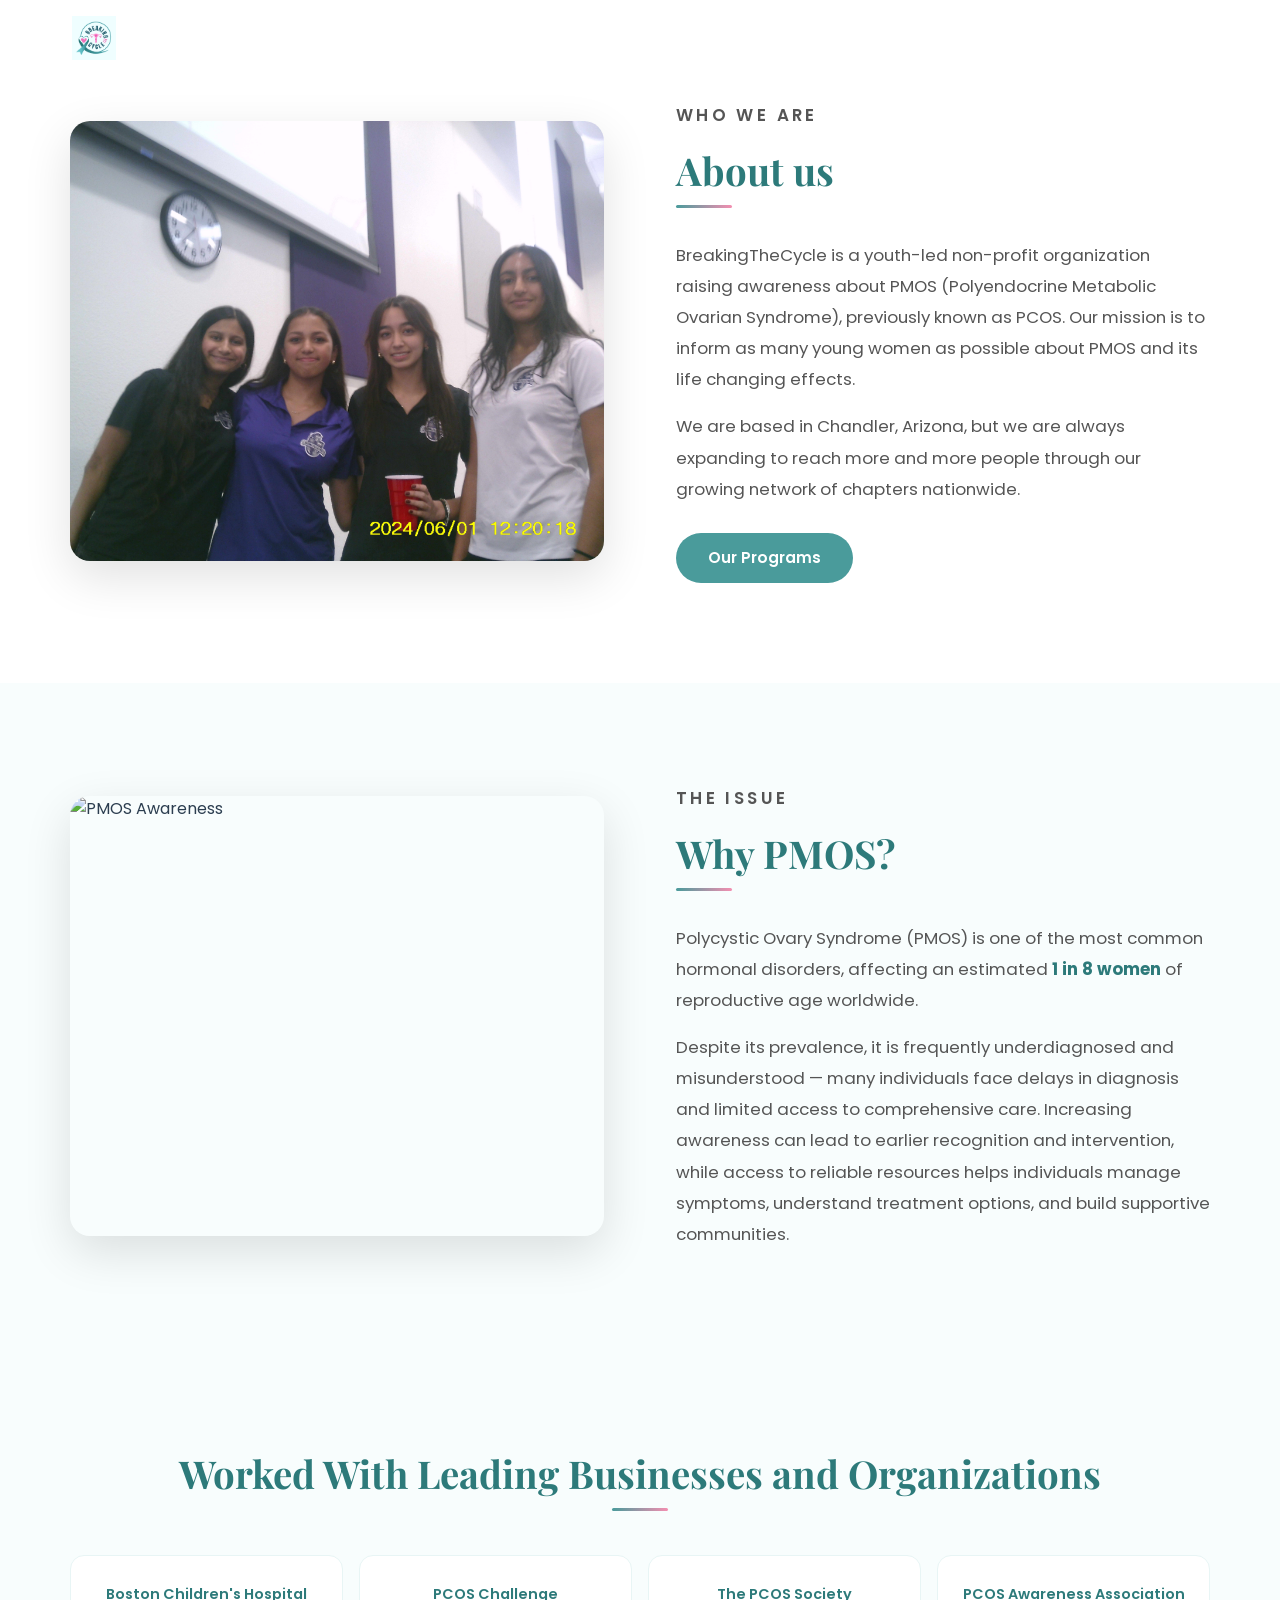
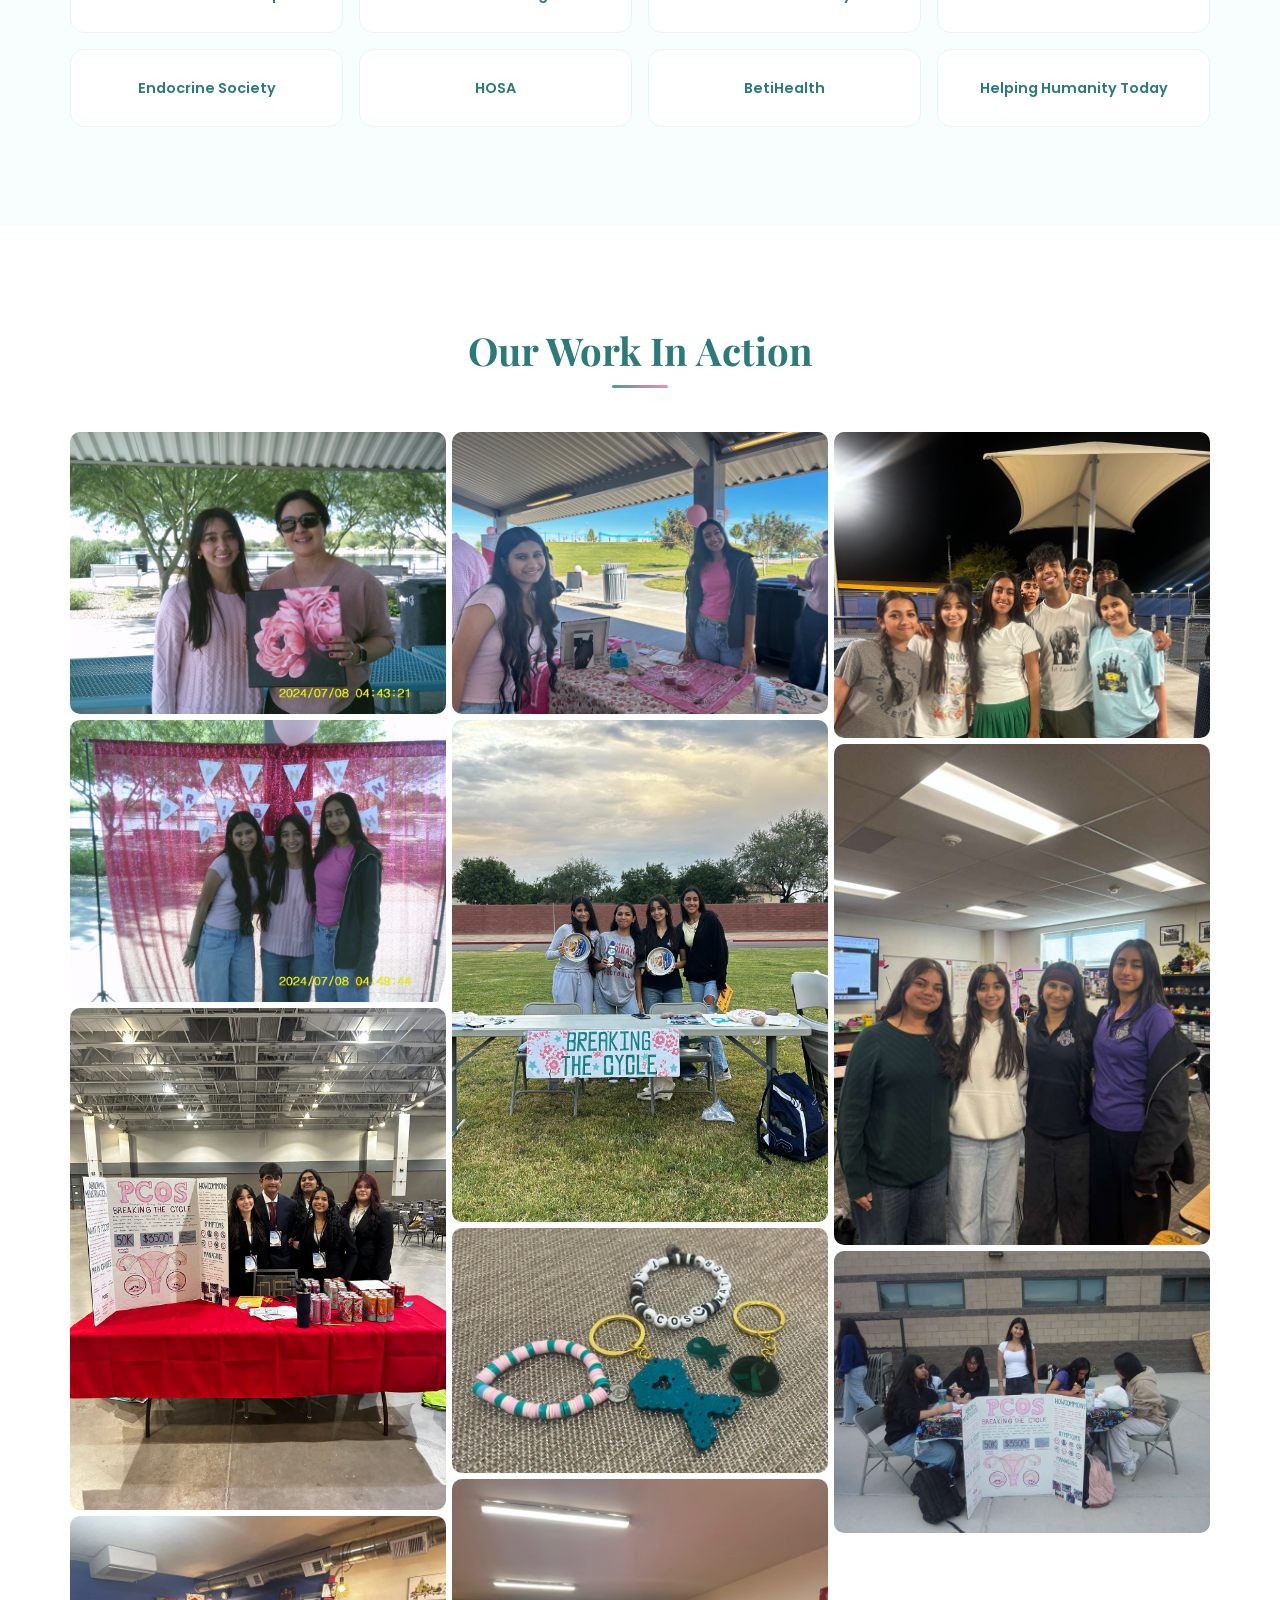
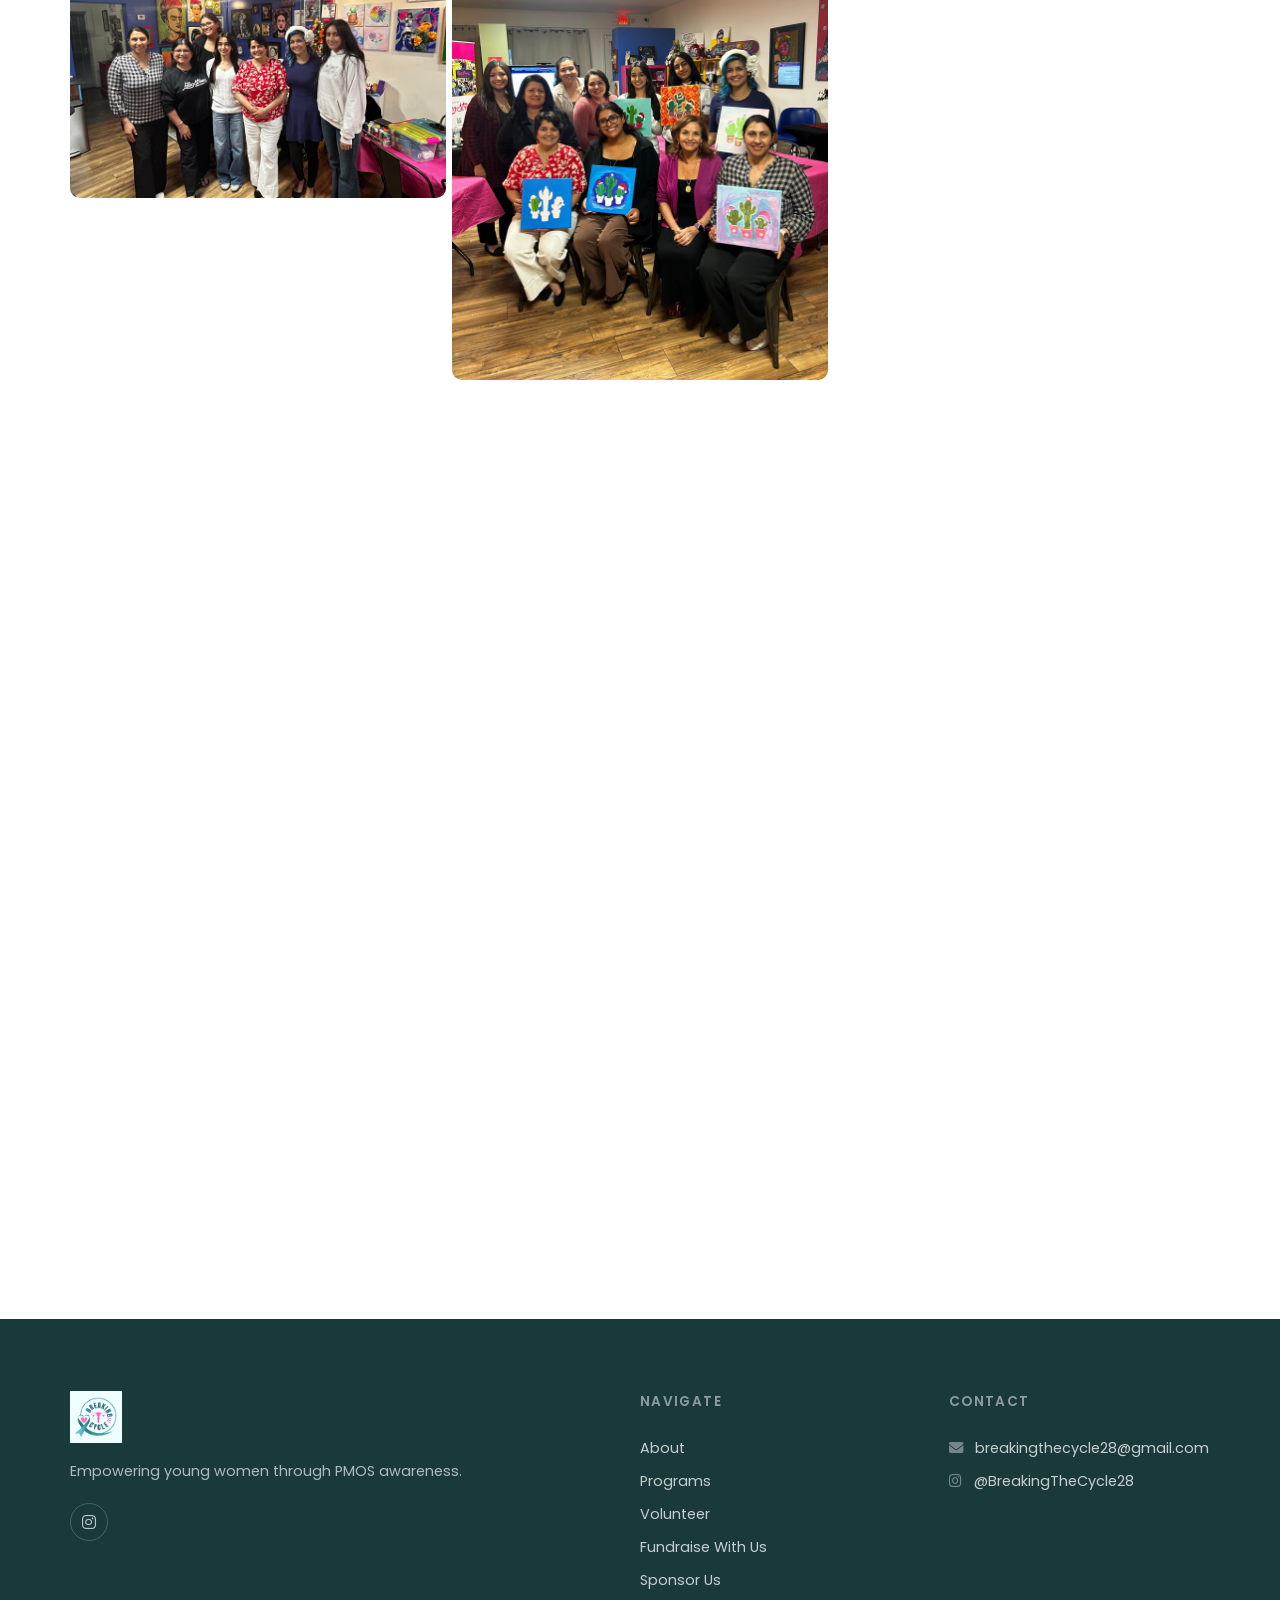
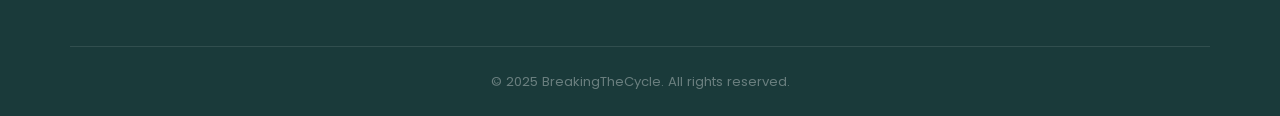
==== about.html @ 09a20602 "Add files via upload" ====
<!DOCTYPE html>
<html lang="en">
<head>
    <meta charset="utf-8">
    <meta name="viewport" content="width=device-width, initial-scale=1.0">
    <title>About | BreakingTheCycle</title>
    <link rel="icon" href="logo.png" type="image/png">
    <link rel="stylesheet" href="style.css">
    <link href="https://fonts.googleapis.com/css2?family=Poppins:wght@300;400;500;600;700&family=Playfair+Display:ital,wght@0,400;0,600;0,700;1,400&display=swap" rel="stylesheet">
    <link rel="stylesheet" href="https://cdnjs.cloudflare.com/ajax/libs/font-awesome/6.5.0/css/all.min.css">
</head>
<body>

    <!-- Navigation -->
    <nav class="navbar" id="navbar">
        <div class="nav-container">
            <a href="index.html" class="nav-logo">
                <img src="logo.png" alt="BreakingTheCycle Logo">
                <span class="nav-brand">BreakingTheCycle</span>
            </a>
            <button class="hamburger" id="hamburger" aria-label="Toggle navigation">
                <span></span>
                <span></span>
                <span></span>
            </button>
            <ul class="nav-menu" id="nav-menu">
                <li><a href="about.html" class="nav-link">About</a></li>
                <li><a href="programs.html" class="nav-link">Programs</a></li>
                <li><a href="donate.html" class="nav-link">Fundraise With Us</a></li>
                <li><a href="volunteer.html" class="nav-link">Volunteer</a></li>
                <li><a href="sponsor.html" class="nav-link">Sponsor Us</a></li>
                <li><a href="contact.html" class="nav-link">Contact</a></li>
                <li><a href="https://www.instagram.com/breakingthecycle28" target="_blank" rel="noopener" class="nav-link nav-icon-link"><i class="fa-brands fa-instagram"></i></a></li>
            </ul>
        </div>
    </nav>

    <!-- About Section -->
    <section id="about" class="section two-col-section">
        <div class="section-container">
            <div class="two-col-grid">
                <div class="two-col-image">
                    <img src="team.jpg" alt="BreakingTheCycle Team">
                </div>
                <div class="two-col-text">
                    <p class="section-eyebrow">Who We Are</p>
                    <h2 class="section-title left-align">About us</h2>
                    <div class="section-line left-align"></div>
                    <p>BreakingTheCycle is a youth-led non-profit organization raising awareness about PMOS (Polyendocrine Metabolic Ovarian Syndrome), previously known as PCOS. Our mission is to inform as many young women as possible about PMOS and its life changing effects.</p>
                    <p>We are based in Chandler, Arizona, but we are always expanding to reach more and more people through our growing network of chapters nationwide.</p>
                    <a href="programs.html" class="btn btn-primary" style="margin-top: 28px; display: inline-block;">Our Programs</a>
                </div>
            </div>
        </div>
    </section>

    <!-- Why PMOS Section -->
    <section id="why-pcos" class="section two-col-section section-alt">
        <div class="section-container">
            <div class="two-col-grid reverse">
                <div class="two-col-text">
                    <p class="section-eyebrow">The Issue</p>
                    <h2 class="section-title left-align">Why PMOS?</h2>
                    <div class="section-line left-align"></div>
                    <p>Polycystic Ovary Syndrome (PMOS) is one of the most common hormonal disorders, affecting an estimated <strong>1 in 8 women</strong> of reproductive age worldwide.</p>
                    <p>Despite its prevalence, it is frequently underdiagnosed and misunderstood — many individuals face delays in diagnosis and limited access to comprehensive care. Increasing awareness can lead to earlier recognition and intervention, while access to reliable resources helps individuals manage symptoms, understand treatment options, and build supportive communities.</p>
                </div>
                <div class="two-col-image">
                    <img src="PMOS2-01.webp" alt="PMOS Awareness">
                </div>
            </div>
        </div>
    </section>

    <!-- Partners Section -->
    <section id="partners" class="section section-alt">
        <div class="section-container">
            <h2 class="section-title">Worked With Leading Businesses and Organizations</h2>
            <div class="section-line"></div>
            <div class="partners-grid">
                <div class="partner-card">Boston Children's Hospital</div>
                <div class="partner-card">PCOS Challenge</div>
                <div class="partner-card">The PCOS Society</div>
                <div class="partner-card">PCOS Awareness Association</div>
                <div class="partner-card">Endocrine Society</div>
                <div class="partner-card">HOSA</div>
                <div class="partner-card">BetiHealth</div>
                <div class="partner-card">Helping Humanity Today</div>
            </div>
        </div>
    </section>

    <!-- Gallery Section -->
    <section id="gallery" class="section">
        <div class="section-container">
            <h2 class="section-title">Our Work In Action</h2>
            <div class="section-line"></div>
            <div class="gallery-grid">
                <div class="gallery-item"><img src="SUNP0341.JPG" alt="BTC Event"></div>
                <div class="gallery-item"><img src="SUNP0350.JPG" alt="BTC Event"></div>
                <div class="gallery-item"><img src="WhatsApp Image 2026-05-26 at 4.32.09 PM.jpeg" alt="BTC Event"></div>
                <div class="gallery-item"><img src="WhatsApp Image 2026-05-26 at 4.33.19 PM.jpeg" alt="BTC Event"></div>
                <div class="gallery-item"><img src="WhatsApp Image 2026-05-26 at 4.34.25 PM.jpeg" alt="BTC Event"></div>
                <div class="gallery-item"><img src="WhatsApp Image 2026-05-26 at 4.35.12 PM.jpeg" alt="BTC Event"></div>
                <div class="gallery-item"><img src="WhatsApp Image 2026-05-26 at 4.36.07 PM.jpeg" alt="BTC Event"></div>
                <div class="gallery-item"><img src="salud.jpeg" alt="BTC Event"></div>
                <div class="gallery-item"><img src="WhatsApp Image 2026-05-26 at 5.14.22 PM.jpeg" alt="BTC Event"></div>
                <div class="gallery-item"><img src="groupbracelet.jpeg" alt="BTC Event"></div>
                <div class="gallery-item"><img src="WhatsApp Image 2026-05-26 at 5.17.22 PM.jpeg" alt="BTC Event"></div>
            </div>
        </div>
    </section>

    <!-- Chapter Signup Section -->
    <section id="chapters" class="section section-alt">
        <div class="section-container">
            <div class="chapter-grid">
                <div class="chapter-form-side">
                    <p class="section-eyebrow">Join the Movement</p>
                    <h2 class="section-title left-align">Interested in creating a chapter?</h2>
                    <div class="section-line left-align"></div>
                    <p class="chapter-sub">Fill out some info and we will be in touch shortly. We can't wait to hear from you!</p>
                    <form class="signup-form" id="chapter-form" action="https://formspree.io/f/maqklpka" method="POST">
                        <div class="form-row">
                            <input type="text" name="first_name" placeholder="First Name" required>
                            <input type="text" name="last_name" placeholder="Last Name" required>
                        </div>
                        <input type="email" name="email" placeholder="Email Address" required>
                        <input type="text" name="city" placeholder="City" required>
                        <textarea name="message" placeholder="Why do you want to start a BTC chapter?" rows="4" required></textarea>
                        <button type="submit" class="btn btn-primary">Send</button>
                    </form>
                    <p class="form-success" id="form-success">Thank you! We'll be in touch soon.</p>
                </div>
                <div class="chapter-info-side">
                    <div class="chapter-stat-card">
                        <span class="chapter-num">5</span>
                        <span class="chapter-label">Active Chapters</span>
                    </div>
                    <div class="chapter-stat-card">
                        <span class="chapter-num">120+</span>
                        <span class="chapter-label">Volunteers Nationwide</span>
                    </div>
                    <div class="chapter-stat-card">
                        <span class="chapter-num">$6,700+</span>
                        <span class="chapter-label">Raised for Research</span>
                    </div>
                    <p class="chapter-desc">Join our growing network of passionate advocates fighting to bring PMOS awareness to communities everywhere.</p>
                </div>
            </div>
        </div>
    </section>

    <!-- Footer -->
    <footer class="footer" id="contact">
        <div class="footer-container">
            <div class="footer-brand">
                <img src="logo.png" alt="BreakingTheCycle Logo" class="footer-logo">
                <p>Empowering young women through PMOS awareness.</p>
                <div class="footer-social">
                    <a href="https://www.instagram.com/breakingthecycle28" target="_blank" rel="noopener" aria-label="Instagram"><i class="fa-brands fa-instagram"></i></a>
                </div>
            </div>
            <div class="footer-links">
                <h4>Navigate</h4>
                <a href="about.html">About</a>
                <a href="programs.html">Programs</a>
                <a href="volunteer.html">Volunteer</a>
                <a href="donate.html">Fundraise With Us</a>
                <a href="sponsor.html">Sponsor Us</a>
            </div>
            <div class="footer-contact">
                <h4>Contact</h4>
                <a href="mailto:breakingthecycle28@gmail.com"><i class="fa-solid fa-envelope"></i> breakingthecycle28@gmail.com</a>
                <a href="https://www.instagram.com/breakingthecycle28" target="_blank" rel="noopener"><i class="fa-brands fa-instagram"></i> @BreakingTheCycle28</a>
            </div>
        </div>
        <div class="footer-bottom">
            <p>&copy; 2025 BreakingTheCycle. All rights reserved.</p>
        </div>
    </footer>

    <script>
        const hamburger = document.getElementById('hamburger');
        const navMenu = document.getElementById('nav-menu');
        hamburger.addEventListener('click', () => {
            hamburger.classList.toggle('active');
            navMenu.classList.toggle('active');
        });
        document.querySelectorAll('.nav-link').forEach(link => {
            link.addEventListener('click', () => {
                hamburger.classList.remove('active');
                navMenu.classList.remove('active');
            });
        });
        window.addEventListener('scroll', () => {
            document.getElementById('navbar').classList.toggle('scrolled', window.scrollY > 50);
        });
        if (!document.querySelector('.hero')) {
            document.getElementById('navbar').classList.add('scrolled');
        }
        const observer = new IntersectionObserver((entries) => {
            entries.forEach(entry => {
                if (entry.isIntersecting) entry.target.classList.add('visible');
            });
        }, { threshold: 0.1, rootMargin: '0px 0px -50px 0px' });
        document.querySelectorAll('.section').forEach(section => observer.observe(section));

        const chapterForm = document.getElementById('chapter-form');
        if (chapterForm) {
            chapterForm.addEventListener('submit', function(e) {
                e.preventDefault();
                chapterForm.style.display = 'none';
                document.getElementById('form-success').style.display = 'block';
            });
        }
    </script>
</body>
</html>
---- style.css ----
/* ========================================
   Breaking the Cycle — PCOS Awareness
   Color Palette:
   - Teal:       #4A9B9B
   - Dark Teal:  #2D7A7A
   - Pink:       #F48FB1
   - Light Pink: #FCE4EC
   - Light Blue: #E0F2F1
   - White:      #FFFFFF
   - Dark Text:  #2C3E50
   ======================================== */

/* Reset & Base */
*, *::before, *::after {
    margin: 0;
    padding: 0;
    box-sizing: border-box;
}

html {
    scroll-behavior: smooth;
    scroll-padding-top: 70px;
}

body {
    font-family: 'Poppins', sans-serif;
    color: #2C3E50;
    line-height: 1.6;
    background-color: #FFFFFF;
    overflow-x: hidden;
}

img {
    max-width: 100%;
    height: auto;
    display: block;
}

a {
    text-decoration: none;
    color: inherit;
}

strong {
    color: #2D7A7A;
}

/* ========================================
   Navigation
   ======================================== */
.navbar {
    position: fixed;
    top: 0;
    left: 0;
    width: 100%;
    z-index: 1000;
    background: rgba(255, 255, 255, 0.0);
    transition: background 0.4s ease, box-shadow 0.4s ease;
}

.navbar.scrolled {
    background: rgba(255, 255, 255, 0.96);
    backdrop-filter: blur(12px);
    -webkit-backdrop-filter: blur(12px);
    box-shadow: 0 2px 24px rgba(0, 0, 0, 0.08);
}

.nav-container {
    max-width: 1200px;
    margin: 0 auto;
    display: flex;
    align-items: center;
    justify-content: space-between;
    padding: 16px 32px;
}

.nav-logo {
    display: flex;
    align-items: center;
    gap: 10px;
}

.nav-logo img {
    height: 44px;
    width: auto;
}

.nav-brand {
    font-family: 'Playfair Display', serif;
    font-size: 1.1rem;
    font-weight: 700;
    color: #FFFFFF;
    letter-spacing: 0.01em;
    transition: color 0.3s ease;
}

.navbar.scrolled .nav-brand {
    color: #2D7A7A;
}

.nav-menu {
    display: flex;
    list-style: none;
    gap: 4px;
    align-items: center;
}

.nav-link {
    padding: 8px 16px;
    font-size: 0.88rem;
    font-weight: 500;
    color: #FFFFFF;
    border-radius: 8px;
    transition: color 0.3s ease, background 0.3s ease;
    letter-spacing: 0.02em;
}

.navbar.scrolled .nav-link {
    color: #2C3E50;
}

.nav-link:hover {
    color: #4A9B9B;
    background: rgba(74, 155, 155, 0.08);
}

.nav-icon-link {
    font-size: 1.1rem;
    padding: 8px 12px;
}

/* Hamburger */
.hamburger {
    display: none;
    background: none;
    border: none;
    cursor: pointer;
    padding: 8px;
    flex-direction: column;
    gap: 5px;
}

.hamburger span {
    display: block;
    width: 25px;
    height: 2px;
    background: #FFFFFF;
    border-radius: 3px;
    transition: transform 0.3s ease, opacity 0.3s ease, background 0.3s ease;
}

.navbar.scrolled .hamburger span {
    background: #2C3E50;
}

.hamburger.active span:nth-child(1) { transform: rotate(45deg) translate(5px, 5px); }
.hamburger.active span:nth-child(2) { opacity: 0; }
.hamburger.active span:nth-child(3) { transform: rotate(-45deg) translate(5px, -5px); }

/* ========================================
   Hero Section
   ======================================== */
.hero {
    min-height: 100vh;
    position: relative;
    display: flex;
    align-items: center;
    justify-content: flex-start;
    padding: 120px 8vw 80px;
    background:
        linear-gradient(135deg, #0d3b3b 0%, #1a5c5c 40%, #2D7A7A 70%, #3d6b5e 100%);
    overflow: hidden;
}

/* Decorative blobs */
.hero::before {
    content: '';
    position: absolute;
    top: -20%;
    right: -10%;
    width: 600px;
    height: 600px;
    border-radius: 50%;
    background: radial-gradient(circle, rgba(244, 143, 177, 0.18) 0%, transparent 70%);
    pointer-events: none;
}

.hero::after {
    content: '';
    position: absolute;
    bottom: -10%;
    left: -5%;
    width: 500px;
    height: 500px;
    border-radius: 50%;
    background: radial-gradient(circle, rgba(74, 155, 155, 0.2) 0%, transparent 70%);
    pointer-events: none;
}

.hero-overlay {
    display: none;
}

.hero-content {
    position: relative;
    z-index: 1;
    max-width: 820px;
}

.hero-eyebrow {
    font-size: 0.8rem;
    font-weight: 600;
    letter-spacing: 0.2em;
    text-transform: uppercase;
    color: #F48FB1;
    margin-bottom: 24px;
}

.hero-headline {
    font-family: 'Playfair Display', serif;
    font-size: clamp(2.2rem, 4.5vw, 4rem);
    font-weight: 700;
    color: #FFFFFF;
    line-height: 1.2;
    margin-bottom: 40px;
    letter-spacing: -0.01em;
}

.btn-hero {
    display: inline-block;
    padding: 14px 36px;
    background: transparent;
    color: #FFFFFF;
    border: 2px solid rgba(255, 255, 255, 0.6);
    border-radius: 40px;
    font-size: 0.95rem;
    font-weight: 500;
    letter-spacing: 0.05em;
    transition: all 0.3s ease;
}

.btn-hero:hover {
    background: rgba(255, 255, 255, 0.15);
    border-color: #FFFFFF;
    transform: translateY(-2px);
}

.hero-scroll-indicator {
    position: absolute;
    bottom: 36px;
    left: 50%;
    transform: translateX(-50%);
    color: rgba(255, 255, 255, 0.5);
    font-size: 1.1rem;
    animation: bounce 2s infinite;
    z-index: 1;
}

@keyframes bounce {
    0%, 100% { transform: translateX(-50%) translateY(0); }
    50% { transform: translateX(-50%) translateY(8px); }
}

/* ========================================
   Marquee
   ======================================== */
.marquee-section {
    background: #2D7A7A;
    overflow: hidden;
    padding: 22px 0;
    border-top: 1px solid rgba(255,255,255,0.1);
}

.marquee-track {
    display: flex;
    align-items: center;
    gap: 40px;
    white-space: nowrap;
    animation: marquee 25s linear infinite;
    width: max-content;
}

.marquee-track span {
    font-family: 'Playfair Display', serif;
    font-size: 1.5rem;
    font-weight: 600;
    color: #FFFFFF;
    letter-spacing: 0.04em;
}

.marquee-dot {
    color: #F48FB1 !important;
    font-size: 1rem !important;
}

@keyframes marquee {
    from { transform: translateX(0); }
    to { transform: translateX(-50%); }
}

/* ========================================
   Sections (General)
   ======================================== */
.section {
    padding: 100px 4vw;
    opacity: 0;
    transform: translateY(30px);
    transition: opacity 0.8s ease, transform 0.8s ease;
}

.section.visible {
    opacity: 1;
    transform: translateY(0);
}

.section-alt {
    background: #F8FDFD;
}

.section-container {
    max-width: 1140px;
    margin: 0 auto;
}

.section-eyebrow {
    font-size: 0.75rem;
    font-weight: 600;
    letter-spacing: 0.2em;
    text-transform: uppercase;
    color: #F48FB1;
    margin-bottom: 12px;
}

.section-eyebrow.light {
    color: rgba(244, 143, 177, 0.9);
}

.section-title {
    font-family: 'Playfair Display', serif;
    font-size: clamp(1.8rem, 3vw, 2.6rem);
    font-weight: 700;
    color: #2D7A7A;
    text-align: center;
    margin-bottom: 12px;
    line-height: 1.2;
}

.section-title.left-align {
    text-align: left;
}

.section-line {
    width: 56px;
    height: 3px;
    background: linear-gradient(90deg, #4A9B9B, #F48FB1);
    margin: 0 auto 44px;
    border-radius: 2px;
}

.section-line.left-align {
    margin: 0 0 32px;
}

.section-subtitle {
    text-align: center;
    font-size: 1.05rem;
    color: #666;
    max-width: 620px;
    margin: -24px auto 48px;
    line-height: 1.75;
}

/* ========================================
   Two-Column Layout
   ======================================== */
.two-col-grid {
    display: grid;
    grid-template-columns: 1fr 1fr;
    gap: 72px;
    align-items: center;
}

.two-col-grid.reverse {
    direction: rtl;
}

.two-col-grid.reverse > * {
    direction: ltr;
}

.two-col-image img {
    width: 100%;
    height: 440px;
    object-fit: cover;
    border-radius: 20px;
    box-shadow: 0 16px 48px rgba(0, 0, 0, 0.12);
}

.two-col-text p {
    font-size: 1.05rem;
    color: #555;
    line-height: 1.85;
    margin-bottom: 16px;
}

.two-col-text p:last-of-type {
    margin-bottom: 0;
}

/* ========================================
   Impact Section
   ======================================== */
.impact-section {
    background: linear-gradient(135deg, #1a5c5c 0%, #2D7A7A 50%, #1f6b6b 100%);
    position: relative;
    overflow: hidden;
}

.impact-section::before {
    content: '';
    position: absolute;
    top: -30%;
    right: -10%;
    width: 500px;
    height: 500px;
    border-radius: 50%;
    background: radial-gradient(circle, rgba(244, 143, 177, 0.12) 0%, transparent 70%);
    pointer-events: none;
}

.impact-section .section-title {
    color: #FFFFFF;
}

.impact-section .section-subtitle {
    color: rgba(255, 255, 255, 0.75);
}

.impact-grid {
    display: grid;
    grid-template-columns: repeat(4, 1fr);
    gap: 20px;
}

.impact-card {
    text-align: center;
    padding: 44px 28px;
    background: rgba(255, 255, 255, 0.1);
    backdrop-filter: blur(15px);
    -webkit-backdrop-filter: blur(15px);
    border: 1px solid rgba(255, 255, 255, 0.2);
    border-radius: 20px;
    transition: transform 0.3s ease, background 0.3s ease;
}

.impact-card:hover {
    transform: translateY(-6px);
    background: rgba(255, 255, 255, 0.16);
}

.impact-number {
    font-family: 'Playfair Display', serif;
    font-size: clamp(2.2rem, 3.5vw, 3.2rem);
    font-weight: 700;
    color: #FFFFFF;
    margin-bottom: 12px;
    line-height: 1;
}

.impact-card p {
    font-size: 0.95rem;
    color: rgba(255, 255, 255, 0.8);
    line-height: 1.5;
    font-weight: 400;
}

/* ========================================
   Partners Section
   ======================================== */
.partners-grid {
    display: grid;
    grid-template-columns: repeat(4, 1fr);
    gap: 16px;
}

.partner-card {
    background: #FFFFFF;
    border: 1px solid #E8F5F5;
    border-radius: 14px;
    padding: 28px 20px;
    text-align: center;
    font-size: 0.9rem;
    font-weight: 600;
    color: #2D7A7A;
    transition: transform 0.3s ease, box-shadow 0.3s ease, border-color 0.3s ease;
    line-height: 1.4;
}

.partner-card:hover {
    transform: translateY(-4px);
    box-shadow: 0 8px 28px rgba(45, 122, 122, 0.12);
    border-color: #4A9B9B;
}

/* ========================================
   Gallery Section
   ======================================== */
.gallery-grid {
    columns: 3;
    column-gap: 6px;
}

.gallery-item {
    break-inside: avoid;
    margin-bottom: 6px;
    border-radius: 10px;
    overflow: hidden;
    background: #E0F2F1;
}

.gallery-item img {
    width: 100%;
    height: auto;
    display: block;
    transition: transform 0.5s ease;
}

.gallery-item:hover img {
    transform: scale(1.03);
}

/* ========================================
   Programs Section
   ======================================== */
.programs-grid {
    display: grid;
    grid-template-columns: repeat(2, 1fr);
    gap: 24px;
}

.program-card {
    background: #FFFFFF;
    border-radius: 20px;
    padding: 40px 36px;
    box-shadow: 0 4px 24px rgba(0, 0, 0, 0.06);
    transition: transform 0.3s ease, box-shadow 0.3s ease;
    border: 1px solid #EFF8F8;
}

.program-card:hover {
    transform: translateY(-6px);
    box-shadow: 0 12px 36px rgba(45, 122, 122, 0.12);
}

.program-icon {
    width: 56px;
    height: 56px;
    border-radius: 14px;
    background: linear-gradient(135deg, #E0F2F1, #FCE4EC);
    display: flex;
    align-items: center;
    justify-content: center;
    font-size: 1.4rem;
    color: #4A9B9B;
    margin-bottom: 20px;
}

.program-card h3 {
    font-family: 'Playfair Display', serif;
    font-size: 1.25rem;
    font-weight: 700;
    color: #2D7A7A;
    margin-bottom: 12px;
}

.program-card p {
    font-size: 0.95rem;
    color: #666;
    line-height: 1.7;
    margin-bottom: 20px;
}

.program-link {
    font-size: 0.9rem;
    font-weight: 600;
    color: #4A9B9B;
    transition: color 0.2s ease;
}

.program-link:hover {
    color: #2D7A7A;
}

/* ========================================
   Podcast Section
   ======================================== */
.podcast-grid {
    display: grid;
    grid-template-columns: repeat(3, 1fr);
    gap: 24px;
}

.podcast-card {
    border-radius: 14px;
    overflow: hidden;
    box-shadow: 0 4px 20px rgba(0, 0, 0, 0.08);
    transition: transform 0.3s ease, box-shadow 0.3s ease;
}

.podcast-card:hover {
    transform: translateY(-4px);
    box-shadow: 0 10px 32px rgba(0, 0, 0, 0.14);
}

.podcast-card iframe {
    width: 100%;
    aspect-ratio: 16 / 9;
    display: block;
    border: none;
}

/* ========================================
   Chapter Signup Section
   ======================================== */
.chapter-grid {
    display: grid;
    grid-template-columns: 1fr 1fr;
    gap: 72px;
    align-items: start;
}

.chapter-sub {
    font-size: 1rem;
    color: #666;
    line-height: 1.75;
    margin-bottom: 32px;
}

.signup-form {
    display: flex;
    flex-direction: column;
    gap: 14px;
}

.form-row {
    display: grid;
    grid-template-columns: 1fr 1fr;
    gap: 14px;
}

.signup-form input,
.signup-form textarea {
    width: 100%;
    padding: 14px 18px;
    border: 1.5px solid #DDE8E8;
    border-radius: 12px;
    font-family: 'Poppins', sans-serif;
    font-size: 0.95rem;
    color: #2C3E50;
    background: #FFFFFF;
    transition: border-color 0.3s ease, box-shadow 0.3s ease;
    outline: none;
}

.signup-form input:focus,
.signup-form textarea:focus {
    border-color: #4A9B9B;
    box-shadow: 0 0 0 3px rgba(74, 155, 155, 0.12);
}

.signup-form textarea {
    resize: vertical;
    min-height: 110px;
}

.form-success {
    display: none;
    font-size: 1.05rem;
    color: #2D7A7A;
    font-weight: 600;
    padding: 20px;
    background: #E0F2F1;
    border-radius: 12px;
    text-align: center;
}

.chapter-info-side {
    display: flex;
    flex-direction: column;
    gap: 16px;
    padding-top: 80px;
}

.chapter-stat-card {
    background: #FFFFFF;
    border-radius: 16px;
    padding: 24px 28px;
    box-shadow: 0 4px 20px rgba(0, 0, 0, 0.06);
    border-left: 4px solid #4A9B9B;
    display: flex;
    align-items: center;
    gap: 20px;
}

.chapter-num {
    font-family: 'Playfair Display', serif;
    font-size: 2rem;
    font-weight: 700;
    color: #2D7A7A;
    white-space: nowrap;
}

.chapter-label {
    font-size: 0.95rem;
    color: #666;
    font-weight: 500;
}

.chapter-desc {
    font-size: 0.95rem;
    color: #777;
    line-height: 1.75;
    margin-top: 8px;
}

/* ========================================
   Donate Section
   ======================================== */
.donate-section {
    background: linear-gradient(135deg, #E0F2F1 0%, #FCE4EC 100%);
    text-align: center;
}

.donate-text {
    font-size: 1.05rem;
    color: #555;
    max-width: 580px;
    margin: -24px auto 44px;
    line-height: 1.8;
}

.donate-amounts {
    display: flex;
    gap: 12px;
    justify-content: center;
    flex-wrap: wrap;
    margin-bottom: 16px;
}

.amount-btn {
    padding: 12px 28px;
    border-radius: 40px;
    border: 2px solid #4A9B9B;
    background: transparent;
    color: #4A9B9B;
    font-family: 'Poppins', sans-serif;
    font-size: 1rem;
    font-weight: 600;
    cursor: pointer;
    transition: all 0.2s ease;
}

.amount-btn:hover,
.amount-btn.active {
    background: #4A9B9B;
    color: #FFFFFF;
    transform: translateY(-2px);
    box-shadow: 0 6px 20px rgba(74, 155, 155, 0.3);
}

.donate-frequency {
    display: flex;
    gap: 8px;
    justify-content: center;
    margin-bottom: 36px;
}

.freq-btn {
    padding: 8px 22px;
    border-radius: 40px;
    border: 1.5px solid rgba(45, 122, 122, 0.3);
    background: transparent;
    color: #2D7A7A;
    font-family: 'Poppins', sans-serif;
    font-size: 0.85rem;
    font-weight: 500;
    cursor: pointer;
    transition: all 0.2s ease;
}

.freq-btn:hover,
.freq-btn.active {
    background: rgba(45, 122, 122, 0.1);
    border-color: #2D7A7A;
}

.btn-donate {
    display: inline-block;
    padding: 16px 52px;
    background: #2D7A7A;
    color: #FFFFFF;
    border-radius: 40px;
    font-size: 1.05rem;
    font-weight: 600;
    transition: all 0.3s ease;
    margin-bottom: 20px;
}

.btn-donate:hover {
    background: #1a5c5c;
    transform: translateY(-3px);
    box-shadow: 0 8px 28px rgba(45, 122, 122, 0.35);
}

.donate-sub {
    font-size: 0.9rem;
    color: #777;
}

.donate-divider {
    width: 60px;
    height: 2px;
    background: rgba(255,255,255,0.3);
    margin: 40px auto;
}

.donate-fundraiser {
    background: #4A9B9B;
    border: 1px solid rgba(255,255,255,0.25);
    border-radius: 16px;
    padding: 36px 40px;
    max-width: 580px;
    margin: 0 auto;
}

.donate-fundraiser-eyebrow {
    font-size: 0.8rem;
    font-weight: 600;
    letter-spacing: 0.12em;
    text-transform: uppercase;
    color: #F48FB1;
    margin-bottom: 8px;
}

.donate-fundraiser-title {
    font-family: 'Playfair Display', serif;
    font-size: 1.5rem;
    color: #FFFFFF;
    margin-bottom: 12px;
}

.donate-fundraiser-desc {
    font-size: 0.95rem;
    color: rgba(255,255,255,0.8);
    margin-bottom: 24px;
    line-height: 1.7;
}

.btn-donate-secondary {
    display: inline-block;
    padding: 13px 32px;
    background: transparent;
    border: 2px solid #FFFFFF;
    color: #FFFFFF;
    border-radius: 50px;
    font-weight: 600;
    font-size: 0.95rem;
    transition: all 0.3s ease;
}

.btn-donate-secondary:hover {
    background: #4A9B9B;
    color: #2D7A7A;
    transform: translateY(-2px);
}

.donate-sub a {
    color: #4A9B9B;
    font-weight: 600;
    text-decoration: underline;
}

/* ========================================
   Buttons (General)
   ======================================== */
.btn {
    display: inline-block;
    padding: 13px 32px;
    border-radius: 40px;
    font-size: 0.95rem;
    font-weight: 600;
    cursor: pointer;
    transition: all 0.3s ease;
    border: none;
}

.btn-primary {
    background: #4A9B9B;
    color: #FFFFFF;
}

.btn-primary:hover {
    background: #2D7A7A;
    transform: translateY(-2px);
    box-shadow: 0 6px 20px rgba(74, 155, 155, 0.3);
}

/* ========================================
   Footer
   ======================================== */
.footer {
    background: #1a3a3a;
    color: #FFFFFF;
    padding: 72px 4vw 0;
}

.footer-container {
    max-width: 1140px;
    margin: 0 auto;
    display: grid;
    grid-template-columns: 2fr 1fr 1fr;
    gap: 48px;
    padding-bottom: 48px;
    border-bottom: 1px solid rgba(255, 255, 255, 0.1);
}

.footer-logo {
    height: 52px;
    width: auto;
    margin-bottom: 16px;
}

.footer-brand p {
    color: rgba(255, 255, 255, 0.65);
    font-size: 0.9rem;
    line-height: 1.7;
    margin-bottom: 20px;
}

.footer-social {
    display: flex;
    gap: 12px;
}

.footer-social a {
    width: 38px;
    height: 38px;
    border-radius: 50%;
    border: 1px solid rgba(255, 255, 255, 0.2);
    display: flex;
    align-items: center;
    justify-content: center;
    font-size: 1rem;
    color: rgba(255, 255, 255, 0.7);
    transition: all 0.3s ease;
}

.footer-social a:hover {
    background: #F48FB1;
    border-color: #F48FB1;
    color: #FFFFFF;
    transform: translateY(-2px);
}

.footer-links h4,
.footer-contact h4 {
    font-size: 0.85rem;
    font-weight: 600;
    letter-spacing: 0.1em;
    text-transform: uppercase;
    color: rgba(255, 255, 255, 0.5);
    margin-bottom: 20px;
}

.footer-links a,
.footer-contact a {
    display: block;
    color: rgba(255, 255, 255, 0.75);
    font-size: 0.9rem;
    padding: 5px 0;
    transition: color 0.3s ease;
}

.footer-links a:hover,
.footer-contact a:hover {
    color: #F48FB1;
}

.footer-contact a i {
    margin-right: 8px;
    color: rgba(255, 255, 255, 0.4);
}

.footer-bottom {
    max-width: 1140px;
    margin: 0 auto;
    text-align: center;
    padding: 24px 0;
    color: rgba(255, 255, 255, 0.35);
    font-size: 0.82rem;
}

/* ========================================
   Animations
   ======================================== */
@keyframes fadeInDown {
    from { opacity: 0; transform: translateY(-30px); }
    to { opacity: 1; transform: translateY(0); }
}

@keyframes fadeInUp {
    from { opacity: 0; transform: translateY(30px); }
    to { opacity: 1; transform: translateY(0); }
}

/* ========================================
   Responsive — Tablet (≤1024px)
   ======================================== */
@media (max-width: 1024px) {
    .two-col-grid {
        gap: 48px;
    }

    .impact-grid {
        grid-template-columns: repeat(2, 1fr);
    }

    .partners-grid {
        grid-template-columns: repeat(2, 1fr);
    }

    .gallery-grid {
        grid-template-columns: repeat(2, 1fr);
    }

    .footer-container {
        grid-template-columns: 1fr 1fr;
    }
}

/* ========================================
   Responsive — Mobile (≤768px)
   ======================================== */
@media (max-width: 768px) {
    .hamburger {
        display: flex;
    }

    .nav-menu {
        position: fixed;
        top: 76px;
        left: 0;
        right: 0;
        background: rgba(255, 255, 255, 0.98);
        backdrop-filter: blur(12px);
        -webkit-backdrop-filter: blur(12px);
        flex-direction: column;
        padding: 16px 24px 24px;
        gap: 4px;
        box-shadow: 0 12px 36px rgba(0, 0, 0, 0.1);
        transform: translateY(-120%);
        transition: transform 0.35s cubic-bezier(0.4, 0, 0.2, 1);
    }

    .nav-menu.active {
        transform: translateY(0);
    }

    .nav-link {
        color: #2C3E50 !important;
        padding: 12px 16px;
        width: 100%;
        text-align: center;
        border-radius: 10px;
    }

    .hero {
        padding: 120px 6vw 80px;
        justify-content: center;
        text-align: center;
    }

    .hero-headline {
        font-size: clamp(1.8rem, 6vw, 2.6rem);
    }

    .two-col-grid,
    .two-col-grid.reverse {
        grid-template-columns: 1fr;
        direction: ltr;
        gap: 36px;
    }

    .two-col-image img {
        height: 280px;
    }

    .section-title.left-align {
        text-align: center;
    }

    .section-line.left-align {
        margin: 0 auto 32px;
    }

    .section-eyebrow {
        text-align: center;
    }

    .two-col-text {
        text-align: center;
    }

    .two-col-text .btn {
        display: block;
        width: fit-content;
        margin-left: auto;
        margin-right: auto;
    }

    .impact-grid {
        grid-template-columns: repeat(2, 1fr);
        gap: 16px;
    }

    .partners-grid {
        grid-template-columns: repeat(2, 1fr);
    }

    .gallery-grid {
        columns: 2;
    }

    .programs-grid {
        grid-template-columns: 1fr;
    }

    .podcast-grid {
        grid-template-columns: 1fr;
        gap: 20px;
    }

    .chapter-grid {
        grid-template-columns: 1fr;
        gap: 40px;
    }

    .chapter-info-side {
        padding-top: 0;
    }

    .donate-amounts {
        gap: 10px;
    }

    .section {
        padding: 72px 5vw;
    }

    .footer-container {
        grid-template-columns: 1fr;
        text-align: center;
        gap: 32px;
    }

    .footer-logo {
        margin: 0 auto 16px;
    }

    .footer-social {
        justify-content: center;
    }
}

/* ========================================
   Responsive — Small Mobile (≤480px)
   ======================================== */
@media (max-width: 480px) {
    .hero-headline {
        font-size: 1.7rem;
    }

    .impact-grid {
        grid-template-columns: 1fr;
    }

    .partners-grid {
        grid-template-columns: 1fr;
    }

    .gallery-grid {
        columns: 1;
    }

    .form-row {
        grid-template-columns: 1fr;
    }

    .donate-amounts {
        flex-direction: row;
        justify-content: center;
    }

    .amount-btn {
        padding: 10px 18px;
        font-size: 0.9rem;
    }
}

/* ========================================
   Volunteer Section
   ======================================== */
.volunteer-placeholder {
    background: linear-gradient(135deg, #E0F2F1, #FCE4EC);
    border-radius: 16px;
    display: flex;
    align-items: center;
    justify-content: center;
    min-height: 360px;
}

.volunteer-placeholder-inner {
    display: flex;
    flex-direction: column;
    align-items: center;
    gap: 14px;
    color: #4A9B9B;
    opacity: 0.6;
}

.volunteer-placeholder-inner i {
    font-size: 4rem;
}

.volunteer-placeholder-inner p {
    font-size: 0.95rem;
    font-weight: 500;
    letter-spacing: 0.05em;
}

.volunteer-address {
    display: flex;
    align-items: flex-start;
    gap: 14px;
    margin-top: 24px;
    background: #F8FDFD;
    border: 1.5px solid #E0F2F1;
    border-radius: 12px;
    padding: 18px 20px;
}

.volunteer-address i {
    color: #4A9B9B;
    font-size: 1.2rem;
    margin-top: 3px;
    flex-shrink: 0;
}

.volunteer-address div {
    display: flex;
    flex-direction: column;
    gap: 4px;
}

.volunteer-address strong {
    font-size: 0.95rem;
    color: #2D7A7A;
}

.volunteer-address span {
    font-size: 0.9rem;
    color: #555;
}

/* ========================================
   Sponsorship Section
   ======================================== */
.sponsor-section {
    background: linear-gradient(135deg, #E0F2F1 0%, #FCE4EC 100%);
}

.sponsor-grid {
    display: grid;
    grid-template-columns: 1fr 1fr;
    gap: 72px;
    align-items: start;
}

.sponsor-desc {
    margin-bottom: 28px;
    color: #4A6274;
    line-height: 1.8;
}

.sponsor-perks {
    display: flex;
    flex-direction: column;
    gap: 14px;
}

.sponsor-perk {
    display: flex;
    align-items: center;
    gap: 12px;
    font-size: 0.95rem;
    color: #2C3E50;
}

.sponsor-perk i {
    color: #4A9B9B;
    font-size: 1.1rem;
    flex-shrink: 0;
}

.sponsor-form-side {
    background: #FFFFFF;
    border-radius: 16px;
    padding: 40px 36px;
    box-shadow: 0 8px 32px rgba(0,0,0,0.08);
}

@media (max-width: 768px) {
    .sponsor-grid {
        grid-template-columns: 1fr;
        gap: 40px;
    }
}

/* ========================================
   Team Section
   ======================================== */
.team-grid {
    display: flex;
    justify-content: center;
    margin-top: 40px;
}

.team-photo-card {
    border-radius: 16px;
    overflow: hidden;
    box-shadow: 0 8px 32px rgba(0,0,0,0.12);
    max-width: 600px;
    width: 100%;
}

.team-photo-card img {
    width: 100%;
    height: 420px;
    object-fit: cover;
    object-position: center top;
}
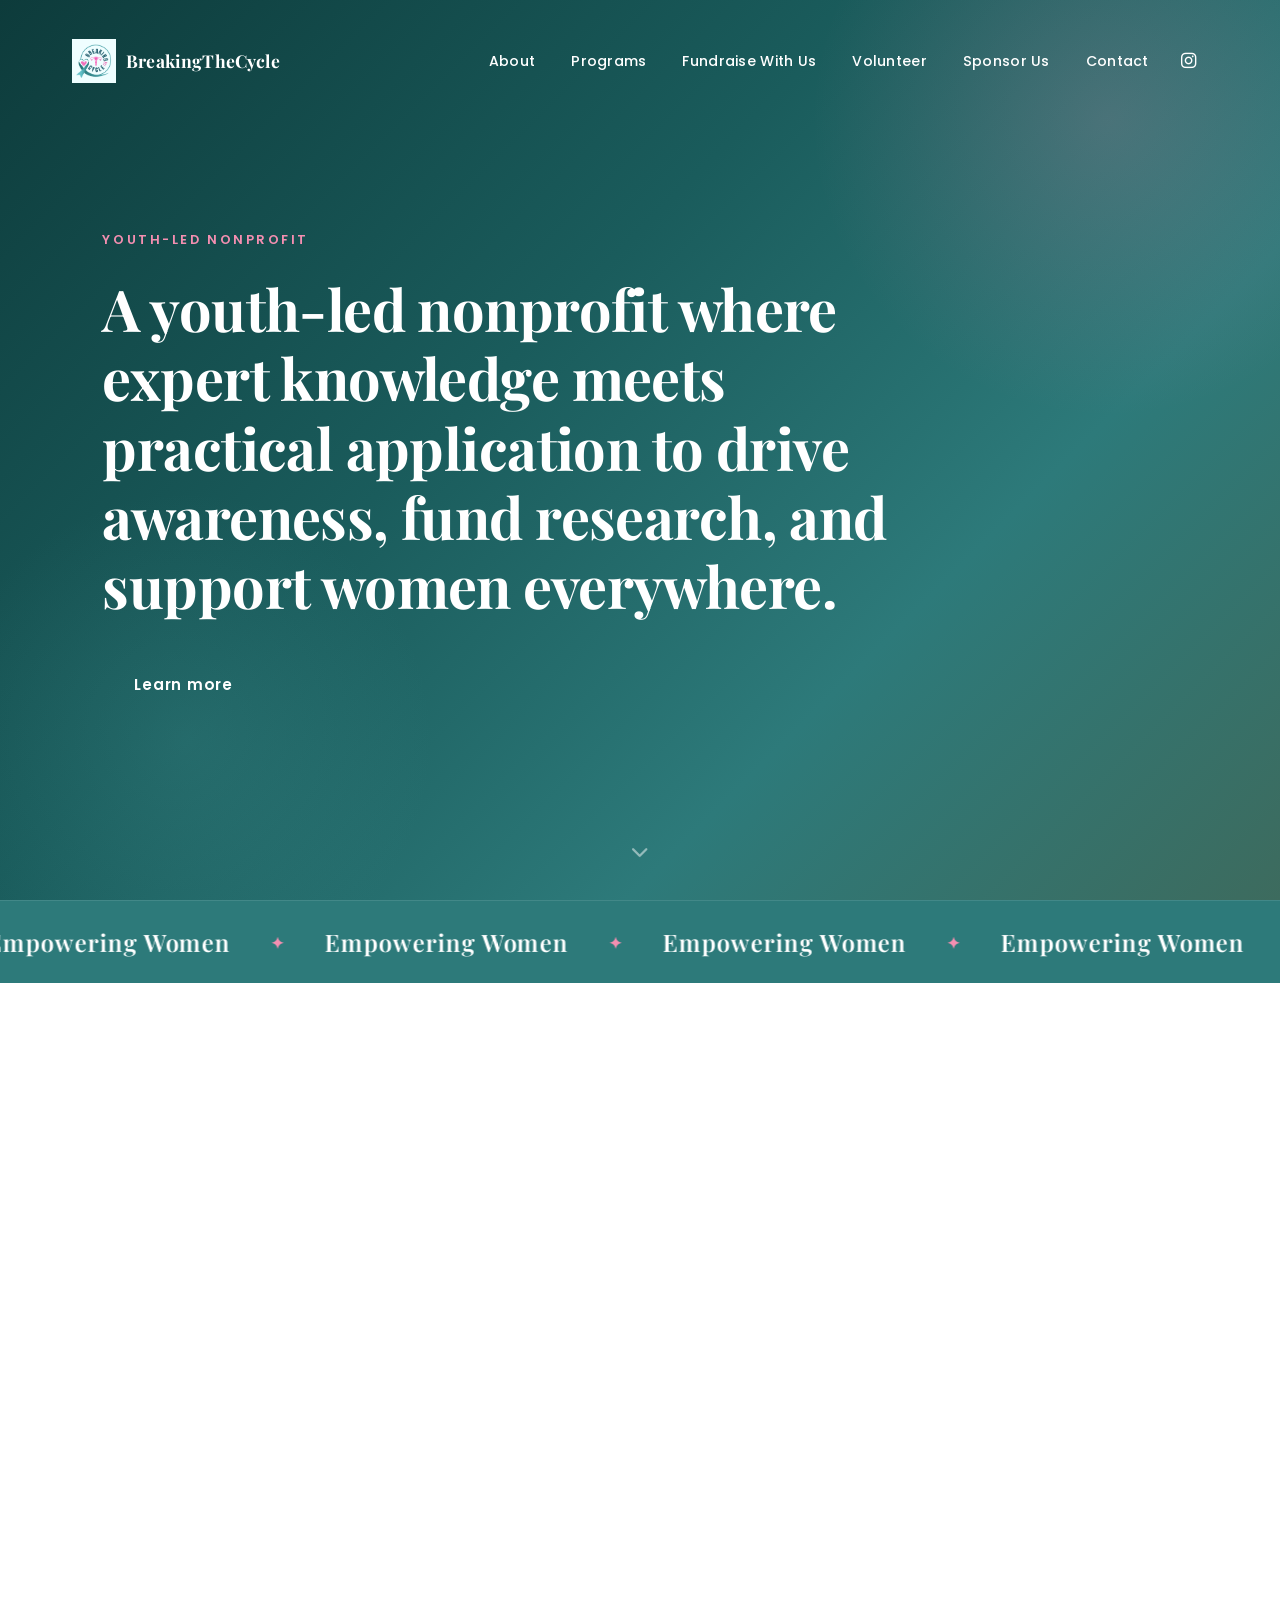
==== commit b6ac9d5e: "Add files via upload" ====
--- a/about.html
+++ b/about.html
@@ -2,218 +2,10 @@
 <html lang="en">
 <head>
     <meta charset="utf-8">
-    <meta name="viewport" content="width=device-width, initial-scale=1.0">
-    <title>About | BreakingTheCycle</title>
-    <link rel="icon" href="logo.png" type="image/png">
-    <link rel="stylesheet" href="style.css">
-    <link href="https://fonts.googleapis.com/css2?family=Poppins:wght@300;400;500;600;700&family=Playfair+Display:ital,wght@0,400;0,600;0,700;1,400&display=swap" rel="stylesheet">
-    <link rel="stylesheet" href="https://cdnjs.cloudflare.com/ajax/libs/font-awesome/6.5.0/css/all.min.css">
+    <meta http-equiv="refresh" content="0; url=index.html#about">
+    <title>Redirecting...</title>
 </head>
 <body>
-
-    <!-- Navigation -->
-    <nav class="navbar" id="navbar">
-        <div class="nav-container">
-            <a href="index.html" class="nav-logo">
-                <img src="logo.png" alt="BreakingTheCycle Logo">
-                <span class="nav-brand">BreakingTheCycle</span>
-            </a>
-            <button class="hamburger" id="hamburger" aria-label="Toggle navigation">
-                <span></span>
-                <span></span>
-                <span></span>
-            </button>
-            <ul class="nav-menu" id="nav-menu">
-                <li><a href="about.html" class="nav-link">About</a></li>
-                <li><a href="programs.html" class="nav-link">Programs</a></li>
-                <li><a href="donate.html" class="nav-link">Fundraise With Us</a></li>
-                <li><a href="volunteer.html" class="nav-link">Volunteer</a></li>
-                <li><a href="sponsor.html" class="nav-link">Sponsor Us</a></li>
-                <li><a href="contact.html" class="nav-link">Contact</a></li>
-                <li><a href="https://www.instagram.com/breakingthecycle28" target="_blank" rel="noopener" class="nav-link nav-icon-link"><i class="fa-brands fa-instagram"></i></a></li>
-            </ul>
-        </div>
-    </nav>
-
-    <!-- About Section -->
-    <section id="about" class="section two-col-section">
-        <div class="section-container">
-            <div class="two-col-grid">
-                <div class="two-col-image">
-                    <img src="team.jpg" alt="BreakingTheCycle Team">
-                </div>
-                <div class="two-col-text">
-                    <p class="section-eyebrow">Who We Are</p>
-                    <h2 class="section-title left-align">About us</h2>
-                    <div class="section-line left-align"></div>
-                    <p>BreakingTheCycle is a youth-led non-profit organization raising awareness about PMOS (Polyendocrine Metabolic Ovarian Syndrome), previously known as PCOS. Our mission is to inform as many young women as possible about PMOS and its life changing effects.</p>
-                    <p>We are based in Chandler, Arizona, but we are always expanding to reach more and more people through our growing network of chapters nationwide.</p>
-                    <a href="programs.html" class="btn btn-primary" style="margin-top: 28px; display: inline-block;">Our Programs</a>
-                </div>
-            </div>
-        </div>
-    </section>
-
-    <!-- Why PMOS Section -->
-    <section id="why-pcos" class="section two-col-section section-alt">
-        <div class="section-container">
-            <div class="two-col-grid reverse">
-                <div class="two-col-text">
-                    <p class="section-eyebrow">The Issue</p>
-                    <h2 class="section-title left-align">Why PMOS?</h2>
-                    <div class="section-line left-align"></div>
-                    <p>Polycystic Ovary Syndrome (PMOS) is one of the most common hormonal disorders, affecting an estimated <strong>1 in 8 women</strong> of reproductive age worldwide.</p>
-                    <p>Despite its prevalence, it is frequently underdiagnosed and misunderstood — many individuals face delays in diagnosis and limited access to comprehensive care. Increasing awareness can lead to earlier recognition and intervention, while access to reliable resources helps individuals manage symptoms, understand treatment options, and build supportive communities.</p>
-                </div>
-                <div class="two-col-image">
-                    <img src="PMOS2-01.webp" alt="PMOS Awareness">
-                </div>
-            </div>
-        </div>
-    </section>
-
-    <!-- Partners Section -->
-    <section id="partners" class="section section-alt">
-        <div class="section-container">
-            <h2 class="section-title">Worked With Leading Businesses and Organizations</h2>
-            <div class="section-line"></div>
-            <div class="partners-grid">
-                <div class="partner-card">Boston Children's Hospital</div>
-                <div class="partner-card">PCOS Challenge</div>
-                <div class="partner-card">The PCOS Society</div>
-                <div class="partner-card">PCOS Awareness Association</div>
-                <div class="partner-card">Endocrine Society</div>
-                <div class="partner-card">HOSA</div>
-                <div class="partner-card">BetiHealth</div>
-                <div class="partner-card">Helping Humanity Today</div>
-            </div>
-        </div>
-    </section>
-
-    <!-- Gallery Section -->
-    <section id="gallery" class="section">
-        <div class="section-container">
-            <h2 class="section-title">Our Work In Action</h2>
-            <div class="section-line"></div>
-            <div class="gallery-grid">
-                <div class="gallery-item"><img src="SUNP0341.JPG" alt="BTC Event"></div>
-                <div class="gallery-item"><img src="SUNP0350.JPG" alt="BTC Event"></div>
-                <div class="gallery-item"><img src="WhatsApp Image 2026-05-26 at 4.32.09 PM.jpeg" alt="BTC Event"></div>
-                <div class="gallery-item"><img src="WhatsApp Image 2026-05-26 at 4.33.19 PM.jpeg" alt="BTC Event"></div>
-                <div class="gallery-item"><img src="WhatsApp Image 2026-05-26 at 4.34.25 PM.jpeg" alt="BTC Event"></div>
-                <div class="gallery-item"><img src="WhatsApp Image 2026-05-26 at 4.35.12 PM.jpeg" alt="BTC Event"></div>
-                <div class="gallery-item"><img src="WhatsApp Image 2026-05-26 at 4.36.07 PM.jpeg" alt="BTC Event"></div>
-                <div class="gallery-item"><img src="salud.jpeg" alt="BTC Event"></div>
-                <div class="gallery-item"><img src="WhatsApp Image 2026-05-26 at 5.14.22 PM.jpeg" alt="BTC Event"></div>
-                <div class="gallery-item"><img src="groupbracelet.jpeg" alt="BTC Event"></div>
-                <div class="gallery-item"><img src="WhatsApp Image 2026-05-26 at 5.17.22 PM.jpeg" alt="BTC Event"></div>
-            </div>
-        </div>
-    </section>
-
-    <!-- Chapter Signup Section -->
-    <section id="chapters" class="section section-alt">
-        <div class="section-container">
-            <div class="chapter-grid">
-                <div class="chapter-form-side">
-                    <p class="section-eyebrow">Join the Movement</p>
-                    <h2 class="section-title left-align">Interested in creating a chapter?</h2>
-                    <div class="section-line left-align"></div>
-                    <p class="chapter-sub">Fill out some info and we will be in touch shortly. We can't wait to hear from you!</p>
-                    <form class="signup-form" id="chapter-form" action="https://formspree.io/f/maqklpka" method="POST">
-                        <div class="form-row">
-                            <input type="text" name="first_name" placeholder="First Name" required>
-                            <input type="text" name="last_name" placeholder="Last Name" required>
-                        </div>
-                        <input type="email" name="email" placeholder="Email Address" required>
-                        <input type="text" name="city" placeholder="City" required>
-                        <textarea name="message" placeholder="Why do you want to start a BTC chapter?" rows="4" required></textarea>
-                        <button type="submit" class="btn btn-primary">Send</button>
-                    </form>
-                    <p class="form-success" id="form-success">Thank you! We'll be in touch soon.</p>
-                </div>
-                <div class="chapter-info-side">
-                    <div class="chapter-stat-card">
-                        <span class="chapter-num">5</span>
-                        <span class="chapter-label">Active Chapters</span>
-                    </div>
-                    <div class="chapter-stat-card">
-                        <span class="chapter-num">120+</span>
-                        <span class="chapter-label">Volunteers Nationwide</span>
-                    </div>
-                    <div class="chapter-stat-card">
-                        <span class="chapter-num">$6,700+</span>
-                        <span class="chapter-label">Raised for Research</span>
-                    </div>
-                    <p class="chapter-desc">Join our growing network of passionate advocates fighting to bring PMOS awareness to communities everywhere.</p>
-                </div>
-            </div>
-        </div>
-    </section>
-
-    <!-- Footer -->
-    <footer class="footer" id="contact">
-        <div class="footer-container">
-            <div class="footer-brand">
-                <img src="logo.png" alt="BreakingTheCycle Logo" class="footer-logo">
-                <p>Empowering young women through PMOS awareness.</p>
-                <div class="footer-social">
-                    <a href="https://www.instagram.com/breakingthecycle28" target="_blank" rel="noopener" aria-label="Instagram"><i class="fa-brands fa-instagram"></i></a>
-                </div>
-            </div>
-            <div class="footer-links">
-                <h4>Navigate</h4>
-                <a href="about.html">About</a>
-                <a href="programs.html">Programs</a>
-                <a href="volunteer.html">Volunteer</a>
-                <a href="donate.html">Fundraise With Us</a>
-                <a href="sponsor.html">Sponsor Us</a>
-            </div>
-            <div class="footer-contact">
-                <h4>Contact</h4>
-                <a href="mailto:breakingthecycle28@gmail.com"><i class="fa-solid fa-envelope"></i> breakingthecycle28@gmail.com</a>
-                <a href="https://www.instagram.com/breakingthecycle28" target="_blank" rel="noopener"><i class="fa-brands fa-instagram"></i> @BreakingTheCycle28</a>
-            </div>
-        </div>
-        <div class="footer-bottom">
-            <p>&copy; 2025 BreakingTheCycle. All rights reserved.</p>
-        </div>
-    </footer>
-
-    <script>
-        const hamburger = document.getElementById('hamburger');
-        const navMenu = document.getElementById('nav-menu');
-        hamburger.addEventListener('click', () => {
-            hamburger.classList.toggle('active');
-            navMenu.classList.toggle('active');
-        });
-        document.querySelectorAll('.nav-link').forEach(link => {
-            link.addEventListener('click', () => {
-                hamburger.classList.remove('active');
-                navMenu.classList.remove('active');
-            });
-        });
-        window.addEventListener('scroll', () => {
-            document.getElementById('navbar').classList.toggle('scrolled', window.scrollY > 50);
-        });
-        if (!document.querySelector('.hero')) {
-            document.getElementById('navbar').classList.add('scrolled');
-        }
-        const observer = new IntersectionObserver((entries) => {
-            entries.forEach(entry => {
-                if (entry.isIntersecting) entry.target.classList.add('visible');
-            });
-        }, { threshold: 0.1, rootMargin: '0px 0px -50px 0px' });
-        document.querySelectorAll('.section').forEach(section => observer.observe(section));
-
-        const chapterForm = document.getElementById('chapter-form');
-        if (chapterForm) {
-            chapterForm.addEventListener('submit', function(e) {
-                e.preventDefault();
-                chapterForm.style.display = 'none';
-                document.getElementById('form-success').style.display = 'block';
-            });
-        }
-    </script>
+    <p>Redirecting... <a href="index.html#about">Click here</a> if not redirected.</p>
 </body>
 </html>
